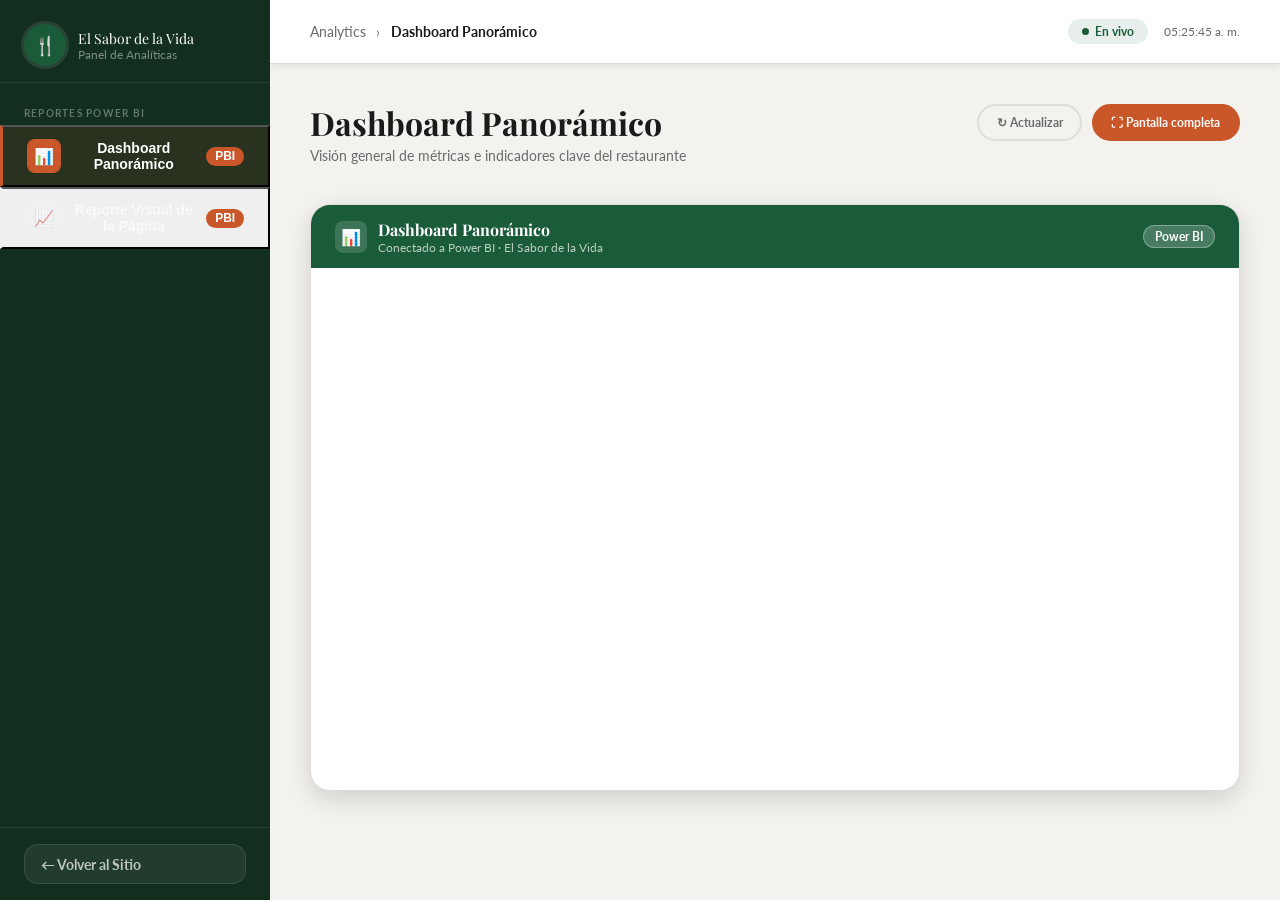
==== el_sabor_de_la_vida/analytics.html @ a1c30a73 "Implementacion de dashbord html y boton flotante" ====
<!DOCTYPE html>
<html lang="es">
<head>
  <meta charset="UTF-8" />
  <meta name="viewport" content="width=device-width, initial-scale=1.0" />
  <title>Analytics – El Sabor de la Vida</title>

  <link rel="preconnect" href="https://fonts.googleapis.com" />
  <link
    href="https://fonts.googleapis.com/css2?family=Playfair+Display:ital,wght@0,600;0,700;1,600&family=Lato:wght@300;400;700&display=swap"
    rel="stylesheet"
  />

  <style>
    /* ─── Tokens de diseño (heredados del sitio principal) ─── */
    :root {
      --c-verde:       #1a5c3a;
      --c-verde-h:     #2a7a50;
      --c-verde-dark:  #133f28;
      --c-naranja:     #c9572a;
      --c-naranja-h:   #e06630;
      --c-crema:       #f0ede6;
      --c-blanco:      #ffffff;
      --c-negro:       #1a1a1a;
      --c-gris:        #6b6b6b;
      --c-gris-claro:  #e0ddd8;
      --c-sidebar-bg:  #112e1e;

      --f-display: 'Playfair Display', Georgia, serif;
      --f-body:    'Lato', Helvetica, sans-serif;

      --fs-xs:   0.75rem;
      --fs-sm:   0.875rem;
      --fs-base: 1rem;
      --fs-lg:   1.25rem;
      --fs-xl:   1.5rem;
      --fs-2xl:  2rem;

      --sp-xs: 0.5rem;
      --sp-sm: 1rem;
      --sp-md: 1.5rem;
      --sp-lg: 2.5rem;

      --r-sm:  8px;
      --r-md:  14px;
      --r-lg:  20px;
      --r-pill: 9999px;

      --sh-sm: 0 2px 8px rgba(0,0,0,.08);
      --sh-md: 0 8px 24px rgba(0,0,0,.14);
      --sh-lg: 0 16px 48px rgba(0,0,0,.22);

      --sidebar-w: 270px;
      --topbar-h:  64px;
      --t: 0.25s ease;
    }

    /* ─── Reset ─── */
    *, *::before, *::after { box-sizing: border-box; margin: 0; padding: 0; }
    html { font-size: 16px; }
    body {
      font-family: var(--f-body);
      background: #f4f2ee;
      color: var(--c-negro);
      display: flex;
      min-height: 100vh;
      overflow-x: hidden;
    }
    a { text-decoration: none; color: inherit; }

    /* ══════════════════════════════════════════════
       SIDEBAR
    ══════════════════════════════════════════════ */
    .sidebar {
      position: fixed;
      top: 0; left: 0;
      width: var(--sidebar-w);
      height: 100vh;
      background: var(--c-sidebar-bg);
      display: flex;
      flex-direction: column;
      z-index: 200;
      transition: transform var(--t);
      overflow-y: auto;
    }

    /* Marca */
    .sidebar__brand {
      display: flex;
      align-items: center;
      gap: .75rem;
      padding: var(--sp-md) var(--sp-md) var(--sp-sm);
      border-bottom: 1px solid rgba(255,255,255,.08);
    }
    .sidebar__brand-icon {
      width: 42px; height: 42px;
      background: var(--c-verde);
      border-radius: 50%;
      display: grid; place-items: center;
      font-size: 1.15rem;
      flex-shrink: 0;
      box-shadow: 0 0 0 3px rgba(255,255,255,.1);
    }
    .sidebar__brand-name {
      font-family: var(--f-display);
      font-size: var(--fs-sm);
      color: var(--c-blanco);
      line-height: 1.25;
    }
    .sidebar__brand-sub {
      font-size: var(--fs-xs);
      color: rgba(255,255,255,.45);
      display: block;
      font-family: var(--f-body);
      font-weight: 400;
    }

    /* Sección label */
    .sidebar__section-label {
      font-size: 0.65rem;
      font-weight: 700;
      letter-spacing: .12em;
      text-transform: uppercase;
      color: rgba(255,255,255,.35);
      padding: var(--sp-md) var(--sp-md) .4rem;
    }

    /* Items de navegación */
    .sidebar__nav { flex: 1; padding-bottom: var(--sp-md); }

    .sidebar__item {
      display: flex;
      align-items: center;
      gap: .8rem;
      padding: .75rem var(--sp-md);
      color: rgba(255,255,255,.65);
      font-size: var(--fs-sm);
      font-weight: 700;
      cursor: pointer;
      border-left: 3px solid transparent;
      transition: all var(--t);
      position: relative;
    }
    .sidebar__item:hover {
      background: rgba(255,255,255,.05);
      color: var(--c-blanco);
    }
    .sidebar__item--activo {
      background: rgba(201,87,42,.12);
      color: var(--c-blanco);
      border-left-color: var(--c-naranja);
    }
    .sidebar__item-icon {
      width: 34px; height: 34px;
      background: rgba(255,255,255,.06);
      border-radius: var(--r-sm);
      display: grid; place-items: center;
      font-size: 1rem;
      flex-shrink: 0;
      transition: background var(--t);
    }
    .sidebar__item--activo .sidebar__item-icon {
      background: var(--c-naranja);
    }
    .sidebar__item-badge {
      margin-left: auto;
      font-size: var(--fs-xs);
      background: var(--c-naranja);
      color: var(--c-blanco);
      padding: .15rem .55rem;
      border-radius: var(--r-pill);
      font-weight: 700;
    }

    /* Volver al sitio */
    .sidebar__footer {
      padding: var(--sp-sm) var(--sp-md);
      border-top: 1px solid rgba(255,255,255,.08);
    }
    .sidebar__back-btn {
      display: flex;
      align-items: center;
      gap: .6rem;
      width: 100%;
      padding: .65rem var(--sp-sm);
      background: rgba(255,255,255,.07);
      border: 1px solid rgba(255,255,255,.1);
      border-radius: var(--r-md);
      color: rgba(255,255,255,.7);
      font-family: var(--f-body);
      font-size: var(--fs-sm);
      font-weight: 700;
      cursor: pointer;
      transition: all var(--t);
    }
    .sidebar__back-btn:hover {
      background: rgba(255,255,255,.13);
      color: var(--c-blanco);
    }

    /* ══════════════════════════════════════════════
       TOPBAR
    ══════════════════════════════════════════════ */
    .topbar {
      position: fixed;
      top: 0;
      left: var(--sidebar-w);
      right: 0;
      height: var(--topbar-h);
      background: var(--c-blanco);
      border-bottom: 1px solid var(--c-gris-claro);
      display: flex;
      align-items: center;
      justify-content: space-between;
      padding: 0 var(--sp-lg);
      z-index: 100;
      box-shadow: var(--sh-sm);
    }
    .topbar__left {
      display: flex;
      align-items: center;
      gap: .75rem;
    }
    .topbar__menu-btn {
      display: none;
      background: none;
      border: none;
      cursor: pointer;
      padding: .3rem;
      color: var(--c-gris);
      font-size: 1.4rem;
    }
    .topbar__breadcrumb {
      font-size: var(--fs-sm);
      color: var(--c-gris);
    }
    .topbar__breadcrumb strong {
      color: var(--c-negro);
      font-weight: 700;
    }
    .topbar__breadcrumb span { margin: 0 .4rem; }
    .topbar__right {
      display: flex;
      align-items: center;
      gap: var(--sp-sm);
    }
    .topbar__chip {
      display: inline-flex;
      align-items: center;
      gap: .4rem;
      padding: .3rem .85rem;
      border-radius: var(--r-pill);
      font-size: var(--fs-xs);
      font-weight: 700;
    }
    .topbar__chip--live {
      background: rgba(26,92,58,.1);
      color: var(--c-verde);
    }
    .topbar__chip--live::before {
      content: '';
      width: 7px; height: 7px;
      background: var(--c-verde);
      border-radius: 50%;
      animation: pulso 1.6s infinite;
    }
    @keyframes pulso {
      0%, 100% { opacity: 1; transform: scale(1); }
      50%       { opacity: .5; transform: scale(.7); }
    }
    .topbar__time {
      font-size: var(--fs-xs);
      color: var(--c-gris);
    }

    /* ══════════════════════════════════════════════
       CONTENIDO PRINCIPAL
    ══════════════════════════════════════════════ */
    .main {
      margin-left: var(--sidebar-w);
      margin-top: var(--topbar-h);
      flex: 1;
      padding: var(--sp-lg);
      min-height: calc(100vh - var(--topbar-h));
    }

    /* ─── Encabezado de vista ─── */
    .view-header {
      display: flex;
      align-items: flex-start;
      justify-content: space-between;
      flex-wrap: wrap;
      gap: var(--sp-sm);
      margin-bottom: var(--sp-lg);
    }
    .view-header__title {
      font-family: var(--f-display);
      font-size: var(--fs-2xl);
      color: var(--c-negro);
      line-height: 1.2;
    }
    .view-header__subtitle {
      font-size: var(--fs-sm);
      color: var(--c-gris);
      margin-top: .3rem;
    }
    .view-header__actions {
      display: flex;
      gap: .6rem;
      flex-wrap: wrap;
      align-items: center;
    }
    .btn-accion {
      display: inline-flex;
      align-items: center;
      gap: .4rem;
      padding: .55rem 1.1rem;
      border-radius: var(--r-pill);
      font-family: var(--f-body);
      font-size: var(--fs-xs);
      font-weight: 700;
      cursor: pointer;
      border: 2px solid transparent;
      transition: all var(--t);
    }
    .btn-accion--primario {
      background: var(--c-naranja);
      color: var(--c-blanco);
      border-color: var(--c-naranja);
    }
    .btn-accion--primario:hover {
      background: var(--c-naranja-h);
      transform: translateY(-1px);
      box-shadow: var(--sh-sm);
    }
    .btn-accion--outline {
      background: transparent;
      color: var(--c-gris);
      border-color: var(--c-gris-claro);
    }
    .btn-accion--outline:hover {
      border-color: var(--c-verde);
      color: var(--c-verde);
    }

    /* ─── Separador de sección ─── */
    .section-divider {
      display: none;
    }

    /* ─── Iframe de Power BI ─── */
    .pbi-wrapper {
      background: var(--c-blanco);
      border-radius: var(--r-lg);
      box-shadow: var(--sh-md);
      overflow: hidden;
      border: 1px solid var(--c-gris-claro);
    }

    /* Barra superior del iframe */
    .pbi-wrapper__bar {
      display: flex;
      align-items: center;
      justify-content: space-between;
      padding: .85rem var(--sp-md);
      background: var(--c-verde);
      color: var(--c-blanco);
    }
    .pbi-wrapper__bar-left {
      display: flex;
      align-items: center;
      gap: .7rem;
    }
    .pbi-wrapper__bar-icon {
      width: 32px; height: 32px;
      background: rgba(255,255,255,.15);
      border-radius: var(--r-sm);
      display: grid; place-items: center;
      font-size: 1rem;
    }
    .pbi-wrapper__bar-title {
      font-family: var(--f-display);
      font-size: var(--fs-base);
      font-weight: 700;
    }
    .pbi-wrapper__bar-sub {
      font-size: var(--fs-xs);
      opacity: .7;
      display: block;
    }
    .pbi-wrapper__bar-badge {
      font-size: var(--fs-xs);
      background: rgba(255,255,255,.2);
      border: 1px solid rgba(255,255,255,.3);
      padding: .2rem .65rem;
      border-radius: var(--r-pill);
      font-weight: 700;
    }

    /* Loading state */
    .pbi-loading {
      display: flex;
      flex-direction: column;
      align-items: center;
      justify-content: center;
      gap: var(--sp-sm);
      padding: var(--sp-lg);
      background: #f8f6f2;
    }
    .pbi-loading__spinner {
      width: 44px; height: 44px;
      border: 4px solid var(--c-gris-claro);
      border-top-color: var(--c-verde);
      border-radius: 50%;
      animation: girar .9s linear infinite;
    }
    @keyframes girar { to { transform: rotate(360deg); } }
    .pbi-loading__text {
      font-size: var(--fs-sm);
      color: var(--c-gris);
    }

    /* Iframe real */
    .pbi-frame-container {
      position: relative;
      width: 100%;
      padding-top: 56.25%;
    }
    .pbi-frame-container iframe {
      position: absolute;
      top: 0; left: 0;
      width: 100%; height: 100%;
      border: none;
    }

    /* ─── Vistas ocultas ─── */
    .view { display: none; }
    .view--activa { display: block; }

    /* ══════════════════════════════════════════════
       OVERLAY (móvil)
    ══════════════════════════════════════════════ */
    .overlay {
      display: none;
      position: fixed;
      inset: 0;
      background: rgba(0,0,0,.45);
      z-index: 150;
    }
    .overlay--visible { display: block; }

    /* ══════════════════════════════════════════════
       RESPONSIVE
    ══════════════════════════════════════════════ */
    @media (max-width: 900px) {
      .sidebar {
        transform: translateX(calc(-1 * var(--sidebar-w)));
      }
      .sidebar--abierto {
        transform: translateX(0);
        box-shadow: var(--sh-lg);
      }
      .topbar {
        left: 0;
      }
      .topbar__menu-btn { display: block; }
      .main { margin-left: 0; }
    }

    @media (max-width: 600px) {
      .main { padding: var(--sp-sm); }
      .topbar { padding: 0 var(--sp-sm); }
      .view-header { flex-direction: column; }
      .view-header__actions { width: 100%; }
    }
  </style>
</head>
<body>

  <!-- ══════════════════════════════════════════════
       SIDEBAR
  ══════════════════════════════════════════════ -->
  <aside class="sidebar" id="sidebar" role="navigation" aria-label="Menú de analytics">

    <!-- Marca -->
    <div class="sidebar__brand">
      <div class="sidebar__brand-icon" aria-hidden="true">🍴</div>
      <div>
        <span class="sidebar__brand-name">El Sabor de la Vida</span>
        <span class="sidebar__brand-sub">Panel de Analíticas</span>
      </div>
    </div>

    <!-- Navegación principal -->
    <nav class="sidebar__nav" aria-label="Secciones del panel">

      <p class="sidebar__section-label">Reportes Power BI</p>

      <!-- Dashboard panorámico -->
      <button
        class="sidebar__item sidebar__item--activo"
        id="nav-dashboard"
        onclick="cambiarVista('dashboard')"
        aria-current="page"
        aria-label="Dashboard panorámico"
      >
        <span class="sidebar__item-icon" aria-hidden="true">📊</span>
        Dashboard Panorámico
        <span class="sidebar__item-badge">PBI</span>
      </button>

      <!-- Reporte visual -->
      <button
        class="sidebar__item"
        id="nav-reporte"
        onclick="cambiarVista('reporte')"
        aria-label="Reporte de información visual de la página"
      >
        <span class="sidebar__item-icon" aria-hidden="true">📈</span>
        Reporte Visual de la Página
        <span class="sidebar__item-badge">PBI</span>
      </button>

    </nav>

    <!-- Volver al sitio -->
    <div class="sidebar__footer">
      <button
        class="sidebar__back-btn"
        onclick="window.location.href='index.html'"
        aria-label="Volver al sitio principal"
      >
        ← Volver al Sitio
      </button>
    </div>

  </aside>

  <!-- Overlay móvil -->
  <div class="overlay" id="overlay" onclick="cerrarSidebar()"></div>

  <!-- ══════════════════════════════════════════════
       TOPBAR
  ══════════════════════════════════════════════ -->
  <header class="topbar" role="banner">
    <div class="topbar__left">
      <button class="topbar__menu-btn" id="menuBtn" onclick="toggleSidebar()" aria-label="Abrir menú">☰</button>
      <div class="topbar__breadcrumb" id="breadcrumb" aria-label="Ruta de navegación">
        Analytics <span aria-hidden="true">›</span> <strong id="breadcrumb-seccion">Dashboard Panorámico</strong>
      </div>
    </div>
    <div class="topbar__right">
      <span class="topbar__chip topbar__chip--live">En vivo</span>
      <span class="topbar__time" id="reloj" aria-live="off"></span>
    </div>
  </header>

  <!-- ══════════════════════════════════════════════
       MAIN CONTENT
  ══════════════════════════════════════════════ -->
  <main class="main" role="main">

    <!-- ─── VISTA 1: Dashboard Panorámico ─── -->
    <section class="view view--activa" id="view-dashboard" aria-label="Dashboard Panorámico">

      <div class="view-header">
        <div>
          <h1 class="view-header__title">Dashboard Panorámico</h1>
          <p class="view-header__subtitle">Visión general de métricas e indicadores clave del restaurante</p>
        </div>
        <div class="view-header__actions">
          <button class="btn-accion btn-accion--outline" onclick="recargarFrame('frame-dashboard')" aria-label="Actualizar dashboard">
            ↻ Actualizar
          </button>
          <button class="btn-accion btn-accion--primario" onclick="pantallaCompleta('frame-dashboard')" aria-label="Ver en pantalla completa">
            ⛶ Pantalla completa
          </button>
        </div>
      </div>

      <div class="pbi-wrapper">
        <div class="pbi-wrapper__bar">
          <div class="pbi-wrapper__bar-left">
            <div class="pbi-wrapper__bar-icon" aria-hidden="true">📊</div>
            <div>
              <span class="pbi-wrapper__bar-title">Dashboard Panorámico</span>
              <span class="pbi-wrapper__bar-sub">Conectado a Power BI · El Sabor de la Vida</span>
            </div>
          </div>
          <span class="pbi-wrapper__bar-badge">Power BI</span>
        </div>

        <div class="pbi-frame-container">
          <iframe
            id="frame-dashboard"
            title="Dashboard Panorámico – El Sabor de la Vida"
            src="https://app.powerbi.com/view?r=eyJrIjoiMDgzZDdjMzgtZjY4OS00YjVhLWE1ODktOTQ5ZWU1YjJmMWQxIiwidCI6ImU0NzY0NmZlLWRhMjctNDUxOC04NDM2LTVmOGIxNThiYTEyNyIsImMiOjR9"
            allowfullscreen="true"
            loading="lazy"
          ></iframe>
        </div>
      </div>

    </section>

    <!-- ─── VISTA 2: Reporte Visual de la Página ─── -->
    <section class="view" id="view-reporte" aria-label="Reporte de Información Visual de la Página">

      <div class="view-header">
        <div>
          <h1 class="view-header__title">Reporte Visual de la Página</h1>
          <p class="view-header__subtitle">Análisis de comportamiento e información visual del sitio web</p>
        </div>
        <div class="view-header__actions">
          <button class="btn-accion btn-accion--outline" onclick="recargarFrame('frame-reporte')" aria-label="Actualizar reporte">
            ↻ Actualizar
          </button>
          <button class="btn-accion btn-accion--primario" onclick="pantallaCompleta('frame-reporte')" aria-label="Ver en pantalla completa">
            ⛶ Pantalla completa
          </button>
        </div>
      </div>

      <div class="pbi-wrapper">
        <div class="pbi-wrapper__bar">
          <div class="pbi-wrapper__bar-left">
            <div class="pbi-wrapper__bar-icon" aria-hidden="true">📈</div>
            <div>
              <span class="pbi-wrapper__bar-title">Reporte de Información Visual</span>
              <span class="pbi-wrapper__bar-sub">Conectado a Power BI · El Sabor de la Vida</span>
            </div>
          </div>
          <span class="pbi-wrapper__bar-badge">Power BI</span>
        </div>

        <div class="pbi-frame-container">
          <iframe
            id="frame-reporte"
            title="Reporte de Información Visual – El Sabor de la Vida"
            src="https://app.powerbi.com/view?r=eyJrIjoiMDgzZDdjMzgtZjY4OS00YjVhLWE1ODktOTQ5ZWU1YjJmMWQxIiwidCI6ImU0NzY0NmZlLWRhMjctNDUxOC04NDM2LTVmOGIxNThiYTEyNyIsImMiOjR9"
            allowfullscreen="true"
            loading="lazy"
          ></iframe>
        </div>
      </div>

    </section>

  </main>

  <!-- ══════════════════════════════════════════════
       JAVASCRIPT
  ══════════════════════════════════════════════ -->
  <script>
    /* ─── Cambiar de vista ─── */
    const VISTAS = {
      dashboard: { nav: 'nav-dashboard', view: 'view-dashboard', titulo: 'Dashboard Panorámico' },
      reporte:   { nav: 'nav-reporte',   view: 'view-reporte',   titulo: 'Reporte Visual de la Página' }
    };

    let vistaActual = 'dashboard';

    function cambiarVista(id) {
      if (id === vistaActual) { cerrarSidebar(); return; }

      /* Desactivar anterior */
      const ant = VISTAS[vistaActual];
      document.getElementById(ant.nav).classList.remove('sidebar__item--activo');
      document.getElementById(ant.nav).removeAttribute('aria-current');
      document.getElementById(ant.view).classList.remove('view--activa');

      /* Activar nueva */
      const nueva = VISTAS[id];
      document.getElementById(nueva.nav).classList.add('sidebar__item--activo');
      document.getElementById(nueva.nav).setAttribute('aria-current', 'page');
      document.getElementById(nueva.view).classList.add('view--activa');
      document.getElementById('breadcrumb-seccion').textContent = nueva.titulo;

      vistaActual = id;
      cerrarSidebar();

      /* Scroll al inicio del contenido */
      window.scrollTo({ top: 0, behavior: 'smooth' });
    }

    /* ─── Sidebar móvil ─── */
    function toggleSidebar() {
      const sb = document.getElementById('sidebar');
      const ov = document.getElementById('overlay');
      const abierto = sb.classList.toggle('sidebar--abierto');
      ov.classList.toggle('overlay--visible', abierto);
      document.getElementById('menuBtn').setAttribute('aria-expanded', abierto);
    }

    function cerrarSidebar() {
      document.getElementById('sidebar').classList.remove('sidebar--abierto');
      document.getElementById('overlay').classList.remove('overlay--visible');
      document.getElementById('menuBtn').setAttribute('aria-expanded', 'false');
    }

    /* ─── Recargar iframe ─── */
    function recargarFrame(frameId) {
      const frame = document.getElementById(frameId);
      const src = frame.src;
      frame.src = '';
      setTimeout(() => { frame.src = src; }, 150);
    }

    /* ─── Pantalla completa del iframe ─── */
    function pantallaCompleta(frameId) {
      const frame = document.getElementById(frameId);
      if (frame.requestFullscreen) frame.requestFullscreen();
      else if (frame.webkitRequestFullscreen) frame.webkitRequestFullscreen();
      else if (frame.mozRequestFullScreen) frame.mozRequestFullScreen();
    }

    /* ─── Reloj en tiempo real ─── */
    function actualizarReloj() {
      const ahora = new Date();
      const opciones = { hour: '2-digit', minute: '2-digit', second: '2-digit' };
      document.getElementById('reloj').textContent = ahora.toLocaleTimeString('es-NI', opciones);
    }
    actualizarReloj();
    setInterval(actualizarReloj, 1000);

    /* ─── Cerrar sidebar al presionar Escape ─── */
    document.addEventListener('keydown', (e) => {
      if (e.key === 'Escape') cerrarSidebar();
    });
  </script>

</body>
</html>
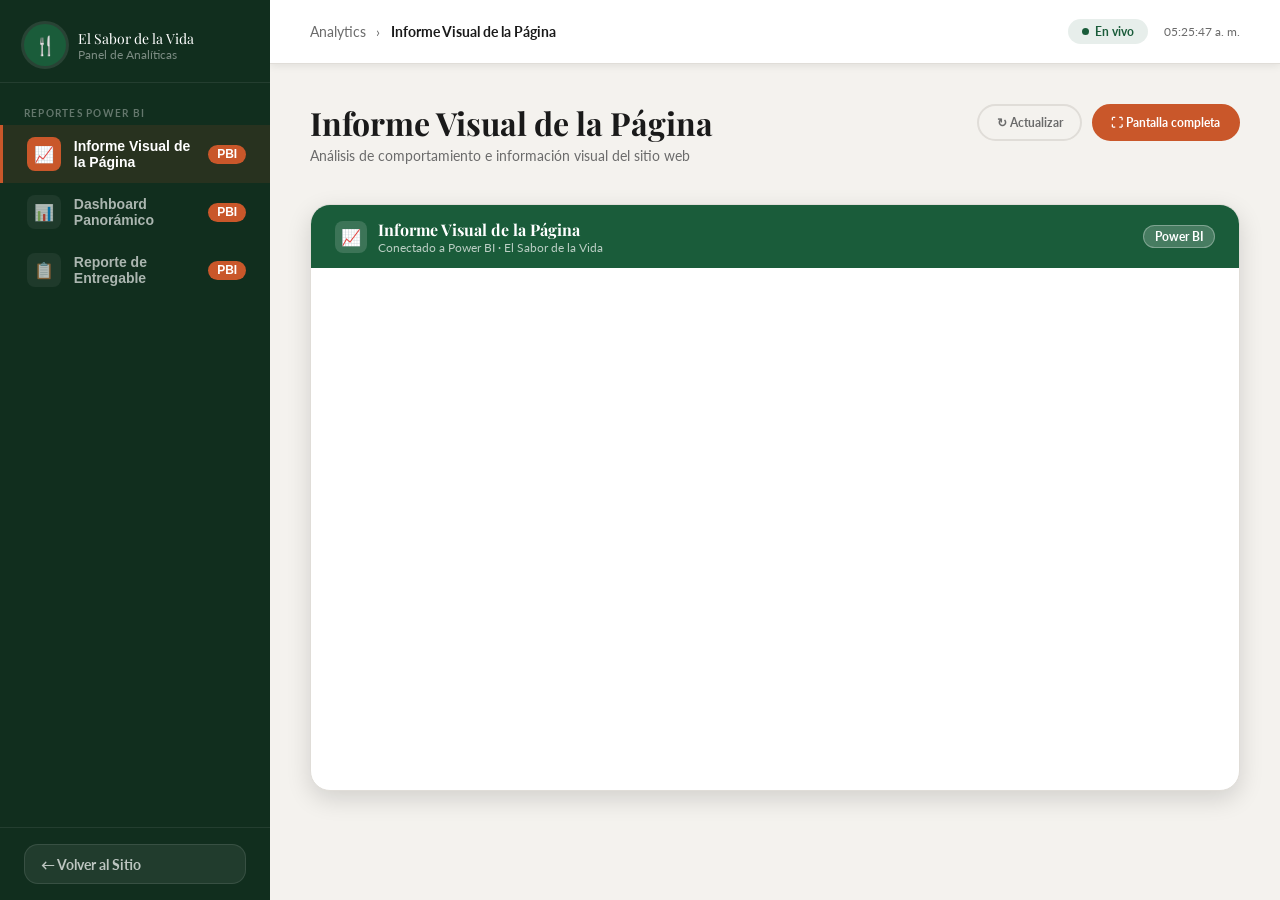
==== commit da10aed9: "eeee" ====
--- a/el_sabor_de_la_vida/analytics.html
+++ b/el_sabor_de_la_vida/analytics.html
@@ -12,11 +12,9 @@
   />
 
   <style>
-    /* ─── Tokens de diseño (heredados del sitio principal) ─── */
     :root {
       --c-verde:       #1a5c3a;
       --c-verde-h:     #2a7a50;
-      --c-verde-dark:  #133f28;
       --c-naranja:     #c9572a;
       --c-naranja-h:   #e06630;
       --c-crema:       #f0ede6;
@@ -25,37 +23,29 @@
       --c-gris:        #6b6b6b;
       --c-gris-claro:  #e0ddd8;
       --c-sidebar-bg:  #112e1e;
-
       --f-display: 'Playfair Display', Georgia, serif;
       --f-body:    'Lato', Helvetica, sans-serif;
-
       --fs-xs:   0.75rem;
       --fs-sm:   0.875rem;
       --fs-base: 1rem;
       --fs-lg:   1.25rem;
-      --fs-xl:   1.5rem;
       --fs-2xl:  2rem;
-
       --sp-xs: 0.5rem;
       --sp-sm: 1rem;
       --sp-md: 1.5rem;
       --sp-lg: 2.5rem;
-
       --r-sm:  8px;
       --r-md:  14px;
       --r-lg:  20px;
       --r-pill: 9999px;
-
       --sh-sm: 0 2px 8px rgba(0,0,0,.08);
       --sh-md: 0 8px 24px rgba(0,0,0,.14);
       --sh-lg: 0 16px 48px rgba(0,0,0,.22);
-
       --sidebar-w: 270px;
       --topbar-h:  64px;
       --t: 0.25s ease;
     }
 
-    /* ─── Reset ─── */
     *, *::before, *::after { box-sizing: border-box; margin: 0; padding: 0; }
     html { font-size: 16px; }
     body {
@@ -68,9 +58,7 @@
     }
     a { text-decoration: none; color: inherit; }
 
-    /* ══════════════════════════════════════════════
-       SIDEBAR
-    ══════════════════════════════════════════════ */
+    /* ── SIDEBAR ── */
     .sidebar {
       position: fixed;
       top: 0; left: 0;
@@ -83,8 +71,6 @@
       transition: transform var(--t);
       overflow-y: auto;
     }
-
-    /* Marca */
     .sidebar__brand {
       display: flex;
       align-items: center;
@@ -114,8 +100,6 @@
       font-family: var(--f-body);
       font-weight: 400;
     }
-
-    /* Sección label */
     .sidebar__section-label {
       font-size: 0.65rem;
       font-weight: 700;
@@ -124,10 +108,7 @@
       color: rgba(255,255,255,.35);
       padding: var(--sp-md) var(--sp-md) .4rem;
     }
-
-    /* Items de navegación */
     .sidebar__nav { flex: 1; padding-bottom: var(--sp-md); }
-
     .sidebar__item {
       display: flex;
       align-items: center;
@@ -137,9 +118,12 @@
       font-size: var(--fs-sm);
       font-weight: 700;
       cursor: pointer;
+      border: none;
       border-left: 3px solid transparent;
+      background: none;
+      width: 100%;
+      text-align: left;
       transition: all var(--t);
-      position: relative;
     }
     .sidebar__item:hover {
       background: rgba(255,255,255,.05);
@@ -171,8 +155,6 @@
       border-radius: var(--r-pill);
       font-weight: 700;
     }
-
-    /* Volver al sitio */
     .sidebar__footer {
       padding: var(--sp-sm) var(--sp-md);
       border-top: 1px solid rgba(255,255,255,.08);
@@ -198,9 +180,7 @@
       color: var(--c-blanco);
     }
 
-    /* ══════════════════════════════════════════════
-       TOPBAR
-    ══════════════════════════════════════════════ */
+    /* ── TOPBAR ── */
     .topbar {
       position: fixed;
       top: 0;
@@ -216,11 +196,7 @@
       z-index: 100;
       box-shadow: var(--sh-sm);
     }
-    .topbar__left {
-      display: flex;
-      align-items: center;
-      gap: .75rem;
-    }
+    .topbar__left { display: flex; align-items: center; gap: .75rem; }
     .topbar__menu-btn {
       display: none;
       background: none;
@@ -230,20 +206,10 @@
       color: var(--c-gris);
       font-size: 1.4rem;
     }
-    .topbar__breadcrumb {
-      font-size: var(--fs-sm);
-      color: var(--c-gris);
-    }
-    .topbar__breadcrumb strong {
-      color: var(--c-negro);
-      font-weight: 700;
-    }
+    .topbar__breadcrumb { font-size: var(--fs-sm); color: var(--c-gris); }
+    .topbar__breadcrumb strong { color: var(--c-negro); font-weight: 700; }
     .topbar__breadcrumb span { margin: 0 .4rem; }
-    .topbar__right {
-      display: flex;
-      align-items: center;
-      gap: var(--sp-sm);
-    }
+    .topbar__right { display: flex; align-items: center; gap: var(--sp-sm); }
     .topbar__chip {
       display: inline-flex;
       align-items: center;
@@ -253,10 +219,7 @@
       font-size: var(--fs-xs);
       font-weight: 700;
     }
-    .topbar__chip--live {
-      background: rgba(26,92,58,.1);
-      color: var(--c-verde);
-    }
+    .topbar__chip--live { background: rgba(26,92,58,.1); color: var(--c-verde); }
     .topbar__chip--live::before {
       content: '';
       width: 7px; height: 7px;
@@ -268,14 +231,9 @@
       0%, 100% { opacity: 1; transform: scale(1); }
       50%       { opacity: .5; transform: scale(.7); }
     }
-    .topbar__time {
-      font-size: var(--fs-xs);
-      color: var(--c-gris);
-    }
-
-    /* ══════════════════════════════════════════════
-       CONTENIDO PRINCIPAL
-    ══════════════════════════════════════════════ */
+    .topbar__time { font-size: var(--fs-xs); color: var(--c-gris); }
+
+    /* ── MAIN ── */
     .main {
       margin-left: var(--sidebar-w);
       margin-top: var(--topbar-h);
@@ -283,8 +241,6 @@
       padding: var(--sp-lg);
       min-height: calc(100vh - var(--topbar-h));
     }
-
-    /* ─── Encabezado de vista ─── */
     .view-header {
       display: flex;
       align-items: flex-start;
@@ -299,17 +255,8 @@
       color: var(--c-negro);
       line-height: 1.2;
     }
-    .view-header__subtitle {
-      font-size: var(--fs-sm);
-      color: var(--c-gris);
-      margin-top: .3rem;
-    }
-    .view-header__actions {
-      display: flex;
-      gap: .6rem;
-      flex-wrap: wrap;
-      align-items: center;
-    }
+    .view-header__subtitle { font-size: var(--fs-sm); color: var(--c-gris); margin-top: .3rem; }
+    .view-header__actions { display: flex; gap: .6rem; flex-wrap: wrap; align-items: center; }
     .btn-accion {
       display: inline-flex;
       align-items: center;
@@ -323,32 +270,12 @@
       border: 2px solid transparent;
       transition: all var(--t);
     }
-    .btn-accion--primario {
-      background: var(--c-naranja);
-      color: var(--c-blanco);
-      border-color: var(--c-naranja);
-    }
-    .btn-accion--primario:hover {
-      background: var(--c-naranja-h);
-      transform: translateY(-1px);
-      box-shadow: var(--sh-sm);
-    }
-    .btn-accion--outline {
-      background: transparent;
-      color: var(--c-gris);
-      border-color: var(--c-gris-claro);
-    }
-    .btn-accion--outline:hover {
-      border-color: var(--c-verde);
-      color: var(--c-verde);
-    }
-
-    /* ─── Separador de sección ─── */
-    .section-divider {
-      display: none;
-    }
-
-    /* ─── Iframe de Power BI ─── */
+    .btn-accion--primario { background: var(--c-naranja); color: var(--c-blanco); border-color: var(--c-naranja); }
+    .btn-accion--primario:hover { background: var(--c-naranja-h); transform: translateY(-1px); box-shadow: var(--sh-sm); }
+    .btn-accion--outline { background: transparent; color: var(--c-gris); border-color: var(--c-gris-claro); }
+    .btn-accion--outline:hover { border-color: var(--c-verde); color: var(--c-verde); }
+
+    /* ── Power BI wrapper ── */
     .pbi-wrapper {
       background: var(--c-blanco);
       border-radius: var(--r-lg);
@@ -356,8 +283,6 @@
       overflow: hidden;
       border: 1px solid var(--c-gris-claro);
     }
-
-    /* Barra superior del iframe */
     .pbi-wrapper__bar {
       display: flex;
       align-items: center;
@@ -366,11 +291,7 @@
       background: var(--c-verde);
       color: var(--c-blanco);
     }
-    .pbi-wrapper__bar-left {
-      display: flex;
-      align-items: center;
-      gap: .7rem;
-    }
+    .pbi-wrapper__bar-left { display: flex; align-items: center; gap: .7rem; }
     .pbi-wrapper__bar-icon {
       width: 32px; height: 32px;
       background: rgba(255,255,255,.15);
@@ -378,16 +299,8 @@
       display: grid; place-items: center;
       font-size: 1rem;
     }
-    .pbi-wrapper__bar-title {
-      font-family: var(--f-display);
-      font-size: var(--fs-base);
-      font-weight: 700;
-    }
-    .pbi-wrapper__bar-sub {
-      font-size: var(--fs-xs);
-      opacity: .7;
-      display: block;
-    }
+    .pbi-wrapper__bar-title { font-family: var(--f-display); font-size: var(--fs-base); font-weight: 700; }
+    .pbi-wrapper__bar-sub { font-size: var(--fs-xs); opacity: .7; display: block; }
     .pbi-wrapper__bar-badge {
       font-size: var(--fs-xs);
       background: rgba(255,255,255,.2);
@@ -396,36 +309,7 @@
       border-radius: var(--r-pill);
       font-weight: 700;
     }
-
-    /* Loading state */
-    .pbi-loading {
-      display: flex;
-      flex-direction: column;
-      align-items: center;
-      justify-content: center;
-      gap: var(--sp-sm);
-      padding: var(--sp-lg);
-      background: #f8f6f2;
-    }
-    .pbi-loading__spinner {
-      width: 44px; height: 44px;
-      border: 4px solid var(--c-gris-claro);
-      border-top-color: var(--c-verde);
-      border-radius: 50%;
-      animation: girar .9s linear infinite;
-    }
-    @keyframes girar { to { transform: rotate(360deg); } }
-    .pbi-loading__text {
-      font-size: var(--fs-sm);
-      color: var(--c-gris);
-    }
-
-    /* Iframe real */
-    .pbi-frame-container {
-      position: relative;
-      width: 100%;
-      padding-top: 56.25%;
-    }
+    .pbi-frame-container { position: relative; width: 100%; padding-top: 56.25%; }
     .pbi-frame-container iframe {
       position: absolute;
       top: 0; left: 0;
@@ -433,13 +317,48 @@
       border: none;
     }
 
-    /* ─── Vistas ocultas ─── */
+    /* ── Placeholder (Dashboard pendiente) ── */
+    .pbi-placeholder {
+      display: flex;
+      flex-direction: column;
+      align-items: center;
+      justify-content: center;
+      gap: 1rem;
+      padding: 4rem 2rem;
+      background: #f8f6f2;
+      text-align: center;
+    }
+    .pbi-placeholder__icon {
+      width: 72px; height: 72px;
+      background: rgba(26,92,58,.08);
+      border-radius: 50%;
+      display: grid; place-items: center;
+      font-size: 2rem;
+    }
+    .pbi-placeholder__title {
+      font-family: var(--f-display);
+      font-size: 1.25rem;
+      color: var(--c-negro);
+      font-weight: 700;
+    }
+    .pbi-placeholder__desc {
+      font-size: .875rem;
+      color: var(--c-gris);
+      max-width: 380px;
+      line-height: 1.6;
+    }
+    .pbi-placeholder__tag {
+      display: inline-flex; align-items: center; gap: .4rem;
+      padding: .35rem 1rem; border-radius: var(--r-pill);
+      background: rgba(201,87,42,.1); color: var(--c-naranja);
+      font-size: .75rem; font-weight: 700;
+    }
+
+    /* ── Views ── */
     .view { display: none; }
     .view--activa { display: block; }
 
-    /* ══════════════════════════════════════════════
-       OVERLAY (móvil)
-    ══════════════════════════════════════════════ */
+    /* ── Overlay móvil ── */
     .overlay {
       display: none;
       position: fixed;
@@ -449,24 +368,14 @@
     }
     .overlay--visible { display: block; }
 
-    /* ══════════════════════════════════════════════
-       RESPONSIVE
-    ══════════════════════════════════════════════ */
+    /* ── Responsive ── */
     @media (max-width: 900px) {
-      .sidebar {
-        transform: translateX(calc(-1 * var(--sidebar-w)));
-      }
-      .sidebar--abierto {
-        transform: translateX(0);
-        box-shadow: var(--sh-lg);
-      }
-      .topbar {
-        left: 0;
-      }
+      .sidebar { transform: translateX(calc(-1 * var(--sidebar-w))); }
+      .sidebar--abierto { transform: translateX(0); box-shadow: var(--sh-lg); }
+      .topbar { left: 0; }
       .topbar__menu-btn { display: block; }
       .main { margin-left: 0; }
     }
-
     @media (max-width: 600px) {
       .main { padding: var(--sp-sm); }
       .topbar { padding: 0 var(--sp-sm); }
@@ -477,12 +386,9 @@
 </head>
 <body>
 
-  <!-- ══════════════════════════════════════════════
-       SIDEBAR
-  ══════════════════════════════════════════════ -->
+  <!-- SIDEBAR -->
   <aside class="sidebar" id="sidebar" role="navigation" aria-label="Menú de analytics">
 
-    <!-- Marca -->
     <div class="sidebar__brand">
       <div class="sidebar__brand-icon" aria-hidden="true">🍴</div>
       <div>
@@ -491,39 +397,49 @@
       </div>
     </div>
 
-    <!-- Navegación principal -->
     <nav class="sidebar__nav" aria-label="Secciones del panel">
 
       <p class="sidebar__section-label">Reportes Power BI</p>
 
-      <!-- Dashboard panorámico -->
+      <!-- 1. Informe Visual de la Página -->
       <button
         class="sidebar__item sidebar__item--activo"
+        id="nav-informe"
+        onclick="cambiarVista('informe')"
+        aria-current="page"
+        aria-label="Informe visual de la página"
+      >
+        <span class="sidebar__item-icon" aria-hidden="true">📈</span>
+        Informe Visual de la Página
+        <span class="sidebar__item-badge">PBI</span>
+      </button>
+
+      <!-- 2. Dashboard Panorámico -->
+      <button
+        class="sidebar__item"
         id="nav-dashboard"
         onclick="cambiarVista('dashboard')"
-        aria-current="page"
-        aria-label="Dashboard panorámico"
+        aria-label="Dashboard Panorámico"
       >
         <span class="sidebar__item-icon" aria-hidden="true">📊</span>
         Dashboard Panorámico
         <span class="sidebar__item-badge">PBI</span>
       </button>
 
-      <!-- Reporte visual -->
+      <!-- 3. Reporte de Entregable -->
       <button
         class="sidebar__item"
-        id="nav-reporte"
-        onclick="cambiarVista('reporte')"
-        aria-label="Reporte de información visual de la página"
+        id="nav-entregable"
+        onclick="cambiarVista('entregable')"
+        aria-label="Reporte de Entregable"
       >
-        <span class="sidebar__item-icon" aria-hidden="true">📈</span>
-        Reporte Visual de la Página
+        <span class="sidebar__item-icon" aria-hidden="true">📋</span>
+        Reporte de Entregable
         <span class="sidebar__item-badge">PBI</span>
       </button>
 
     </nav>
 
-    <!-- Volver al sitio -->
     <div class="sidebar__footer">
       <button
         class="sidebar__back-btn"
@@ -536,17 +452,14 @@
 
   </aside>
 
-  <!-- Overlay móvil -->
   <div class="overlay" id="overlay" onclick="cerrarSidebar()"></div>
 
-  <!-- ══════════════════════════════════════════════
-       TOPBAR
-  ══════════════════════════════════════════════ -->
+  <!-- TOPBAR -->
   <header class="topbar" role="banner">
     <div class="topbar__left">
       <button class="topbar__menu-btn" id="menuBtn" onclick="toggleSidebar()" aria-label="Abrir menú">☰</button>
       <div class="topbar__breadcrumb" id="breadcrumb" aria-label="Ruta de navegación">
-        Analytics <span aria-hidden="true">›</span> <strong id="breadcrumb-seccion">Dashboard Panorámico</strong>
+        Analytics <span aria-hidden="true">›</span> <strong id="breadcrumb-seccion">Informe Visual de la Página</strong>
       </div>
     </div>
     <div class="topbar__right">
@@ -555,121 +468,132 @@
     </div>
   </header>
 
-  <!-- ══════════════════════════════════════════════
-       MAIN CONTENT
-  ══════════════════════════════════════════════ -->
+  <!-- MAIN -->
   <main class="main" role="main">
 
-    <!-- ─── VISTA 1: Dashboard Panorámico ─── -->
-    <section class="view view--activa" id="view-dashboard" aria-label="Dashboard Panorámico">
-
+    <!-- VISTA 1: Informe Visual de la Página -->
+    <section class="view view--activa" id="view-informe" aria-label="Informe Visual de la Página">
+      <div class="view-header">
+        <div>
+          <h1 class="view-header__title">Informe Visual de la Página</h1>
+          <p class="view-header__subtitle">Análisis de comportamiento e información visual del sitio web</p>
+        </div>
+        <div class="view-header__actions">
+          <button class="btn-accion btn-accion--outline" onclick="recargarFrame('frame-informe')">↻ Actualizar</button>
+          <button class="btn-accion btn-accion--primario" onclick="pantallaCompleta('frame-informe')">⛶ Pantalla completa</button>
+        </div>
+      </div>
+      <div class="pbi-wrapper">
+        <div class="pbi-wrapper__bar">
+          <div class="pbi-wrapper__bar-left">
+            <div class="pbi-wrapper__bar-icon">📈</div>
+            <div>
+              <span class="pbi-wrapper__bar-title">Informe Visual de la Página</span>
+              <span class="pbi-wrapper__bar-sub">Conectado a Power BI · El Sabor de la Vida</span>
+            </div>
+          </div>
+          <span class="pbi-wrapper__bar-badge">Power BI</span>
+        </div>
+        <div class="pbi-frame-container">
+          <iframe
+            id="frame-informe"
+            title="Informe Visual de la Página"
+            src="https://app.powerbi.com/view?r=eyJrIjoiMDgzZDdjMzgtZjY4OS00YjVhLWE1ODktOTQ5ZWU1YjJmMWQxIiwidCI6ImU0NzY0NmZlLWRhMjctNDUxOC04NDM2LTVmOGIxNThiYTEyNyIsImMiOjR9"
+            allowfullscreen="true"
+            loading="lazy"
+          ></iframe>
+        </div>
+      </div>
+    </section>
+
+    <!-- VISTA 2: Dashboard Panorámico (pendiente) -->
+    <section class="view" id="view-dashboard" aria-label="Dashboard Panorámico">
       <div class="view-header">
         <div>
           <h1 class="view-header__title">Dashboard Panorámico</h1>
           <p class="view-header__subtitle">Visión general de métricas e indicadores clave del restaurante</p>
         </div>
-        <div class="view-header__actions">
-          <button class="btn-accion btn-accion--outline" onclick="recargarFrame('frame-dashboard')" aria-label="Actualizar dashboard">
-            ↻ Actualizar
-          </button>
-          <button class="btn-accion btn-accion--primario" onclick="pantallaCompleta('frame-dashboard')" aria-label="Ver en pantalla completa">
-            ⛶ Pantalla completa
-          </button>
-        </div>
-      </div>
-
+      </div>
       <div class="pbi-wrapper">
         <div class="pbi-wrapper__bar">
           <div class="pbi-wrapper__bar-left">
-            <div class="pbi-wrapper__bar-icon" aria-hidden="true">📊</div>
+            <div class="pbi-wrapper__bar-icon">📊</div>
             <div>
               <span class="pbi-wrapper__bar-title">Dashboard Panorámico</span>
+              <span class="pbi-wrapper__bar-sub">Power BI · Informe Panoramico</span>
+            </div>
+          </div>
+          <span class="pbi-wrapper__bar-badge">Power BI</span>
+        </div>
+        
+        
+          <div class="pbi-frame-container">
+            <iframe
+              id="frame-dashboard"
+              title="Dashboard Panorámico"
+              src="https://app.powerbi.com/view?r=eyJrIjoiZTI3NDUyNWUtMDA4Ni00ZWEzLWE3ZTYtNmFmMGM4ZGU3MjBlIiwidCI6ImU0NzY0NmZlLWRhMjctNDUxOC04NDM2LTVmOGIxNThiYTEyNyIsImMiOjR9"
+              allowfullscreen="true"
+              loading="lazy"
+            ></iframe>
+          </div>
+        
+      </div>
+    </section>
+
+    <!-- VISTA 3: Reporte de Entregable -->
+    <section class="view" id="view-entregable" aria-label="Reporte de Entregable">
+      <div class="view-header">
+        <div>
+          <h1 class="view-header__title">Reporte de Entregable</h1>
+          <p class="view-header__subtitle">Documentación y métricas del entregable del proyecto</p>
+        </div>
+        <div class="view-header__actions">
+          <button class="btn-accion btn-accion--outline" onclick="recargarFrame('frame-entregable')">↻ Actualizar</button>
+          <button class="btn-accion btn-accion--primario" onclick="pantallaCompleta('frame-entregable')">⛶ Pantalla completa</button>
+        </div>
+      </div>
+      <div class="pbi-wrapper">
+        <div class="pbi-wrapper__bar">
+          <div class="pbi-wrapper__bar-left">
+            <div class="pbi-wrapper__bar-icon">📋</div>
+            <div>
+              <span class="pbi-wrapper__bar-title">Reporte de Entregable</span>
               <span class="pbi-wrapper__bar-sub">Conectado a Power BI · El Sabor de la Vida</span>
             </div>
           </div>
           <span class="pbi-wrapper__bar-badge">Power BI</span>
         </div>
-
         <div class="pbi-frame-container">
           <iframe
-            id="frame-dashboard"
-            title="Dashboard Panorámico – El Sabor de la Vida"
-            src="https://app.powerbi.com/view?r=eyJrIjoiMDgzZDdjMzgtZjY4OS00YjVhLWE1ODktOTQ5ZWU1YjJmMWQxIiwidCI6ImU0NzY0NmZlLWRhMjctNDUxOC04NDM2LTVmOGIxNThiYTEyNyIsImMiOjR9"
+            id="frame-entregable"
+            title="Reporte de Entregable"
+            src="https://app.powerbi.com/view?r=eyJrIjoiNTFkNjIwMGQtN2E3Mi00M2FhLWI3NmYtNzdiMjE5MWU4YzVjIiwidCI6ImU0NzY0NmZlLWRhMjctNDUxOC04NDM2LTVmOGIxNThiYTEyNyIsImMiOjR9"
             allowfullscreen="true"
             loading="lazy"
           ></iframe>
         </div>
       </div>
-
     </section>
 
-    <!-- ─── VISTA 2: Reporte Visual de la Página ─── -->
-    <section class="view" id="view-reporte" aria-label="Reporte de Información Visual de la Página">
-
-      <div class="view-header">
-        <div>
-          <h1 class="view-header__title">Reporte Visual de la Página</h1>
-          <p class="view-header__subtitle">Análisis de comportamiento e información visual del sitio web</p>
-        </div>
-        <div class="view-header__actions">
-          <button class="btn-accion btn-accion--outline" onclick="recargarFrame('frame-reporte')" aria-label="Actualizar reporte">
-            ↻ Actualizar
-          </button>
-          <button class="btn-accion btn-accion--primario" onclick="pantallaCompleta('frame-reporte')" aria-label="Ver en pantalla completa">
-            ⛶ Pantalla completa
-          </button>
-        </div>
-      </div>
-
-      <div class="pbi-wrapper">
-        <div class="pbi-wrapper__bar">
-          <div class="pbi-wrapper__bar-left">
-            <div class="pbi-wrapper__bar-icon" aria-hidden="true">📈</div>
-            <div>
-              <span class="pbi-wrapper__bar-title">Reporte de Información Visual</span>
-              <span class="pbi-wrapper__bar-sub">Conectado a Power BI · El Sabor de la Vida</span>
-            </div>
-          </div>
-          <span class="pbi-wrapper__bar-badge">Power BI</span>
-        </div>
-
-        <div class="pbi-frame-container">
-          <iframe
-            id="frame-reporte"
-            title="Reporte de Información Visual – El Sabor de la Vida"
-            src="https://app.powerbi.com/view?r=eyJrIjoiMDgzZDdjMzgtZjY4OS00YjVhLWE1ODktOTQ5ZWU1YjJmMWQxIiwidCI6ImU0NzY0NmZlLWRhMjctNDUxOC04NDM2LTVmOGIxNThiYTEyNyIsImMiOjR9"
-            allowfullscreen="true"
-            loading="lazy"
-          ></iframe>
-        </div>
-      </div>
-
-    </section>
-
   </main>
 
-  <!-- ══════════════════════════════════════════════
-       JAVASCRIPT
-  ══════════════════════════════════════════════ -->
   <script>
-    /* ─── Cambiar de vista ─── */
     const VISTAS = {
-      dashboard: { nav: 'nav-dashboard', view: 'view-dashboard', titulo: 'Dashboard Panorámico' },
-      reporte:   { nav: 'nav-reporte',   view: 'view-reporte',   titulo: 'Reporte Visual de la Página' }
+      informe:    { nav: 'nav-informe',    view: 'view-informe',    titulo: 'Informe Visual de la Página' },
+      dashboard:  { nav: 'nav-dashboard',  view: 'view-dashboard',  titulo: 'Dashboard Panorámico' },
+      entregable: { nav: 'nav-entregable', view: 'view-entregable', titulo: 'Reporte de Entregable' }
     };
 
-    let vistaActual = 'dashboard';
+    let vistaActual = 'informe';
 
     function cambiarVista(id) {
       if (id === vistaActual) { cerrarSidebar(); return; }
 
-      /* Desactivar anterior */
       const ant = VISTAS[vistaActual];
       document.getElementById(ant.nav).classList.remove('sidebar__item--activo');
       document.getElementById(ant.nav).removeAttribute('aria-current');
       document.getElementById(ant.view).classList.remove('view--activa');
 
-      /* Activar nueva */
       const nueva = VISTAS[id];
       document.getElementById(nueva.nav).classList.add('sidebar__item--activo');
       document.getElementById(nueva.nav).setAttribute('aria-current', 'page');
@@ -678,12 +602,9 @@
 
       vistaActual = id;
       cerrarSidebar();
-
-      /* Scroll al inicio del contenido */
       window.scrollTo({ top: 0, behavior: 'smooth' });
     }
 
-    /* ─── Sidebar móvil ─── */
     function toggleSidebar() {
       const sb = document.getElementById('sidebar');
       const ov = document.getElementById('overlay');
@@ -698,32 +619,30 @@
       document.getElementById('menuBtn').setAttribute('aria-expanded', 'false');
     }
 
-    /* ─── Recargar iframe ─── */
     function recargarFrame(frameId) {
       const frame = document.getElementById(frameId);
+      if (!frame) return;
       const src = frame.src;
       frame.src = '';
       setTimeout(() => { frame.src = src; }, 150);
     }
 
-    /* ─── Pantalla completa del iframe ─── */
     function pantallaCompleta(frameId) {
       const frame = document.getElementById(frameId);
+      if (!frame) return;
       if (frame.requestFullscreen) frame.requestFullscreen();
       else if (frame.webkitRequestFullscreen) frame.webkitRequestFullscreen();
       else if (frame.mozRequestFullScreen) frame.mozRequestFullScreen();
     }
 
-    /* ─── Reloj en tiempo real ─── */
     function actualizarReloj() {
       const ahora = new Date();
-      const opciones = { hour: '2-digit', minute: '2-digit', second: '2-digit' };
-      document.getElementById('reloj').textContent = ahora.toLocaleTimeString('es-NI', opciones);
+      document.getElementById('reloj').textContent =
+        ahora.toLocaleTimeString('es-NI', { hour: '2-digit', minute: '2-digit', second: '2-digit' });
     }
     actualizarReloj();
     setInterval(actualizarReloj, 1000);
 
-    /* ─── Cerrar sidebar al presionar Escape ─── */
     document.addEventListener('keydown', (e) => {
       if (e.key === 'Escape') cerrarSidebar();
     });
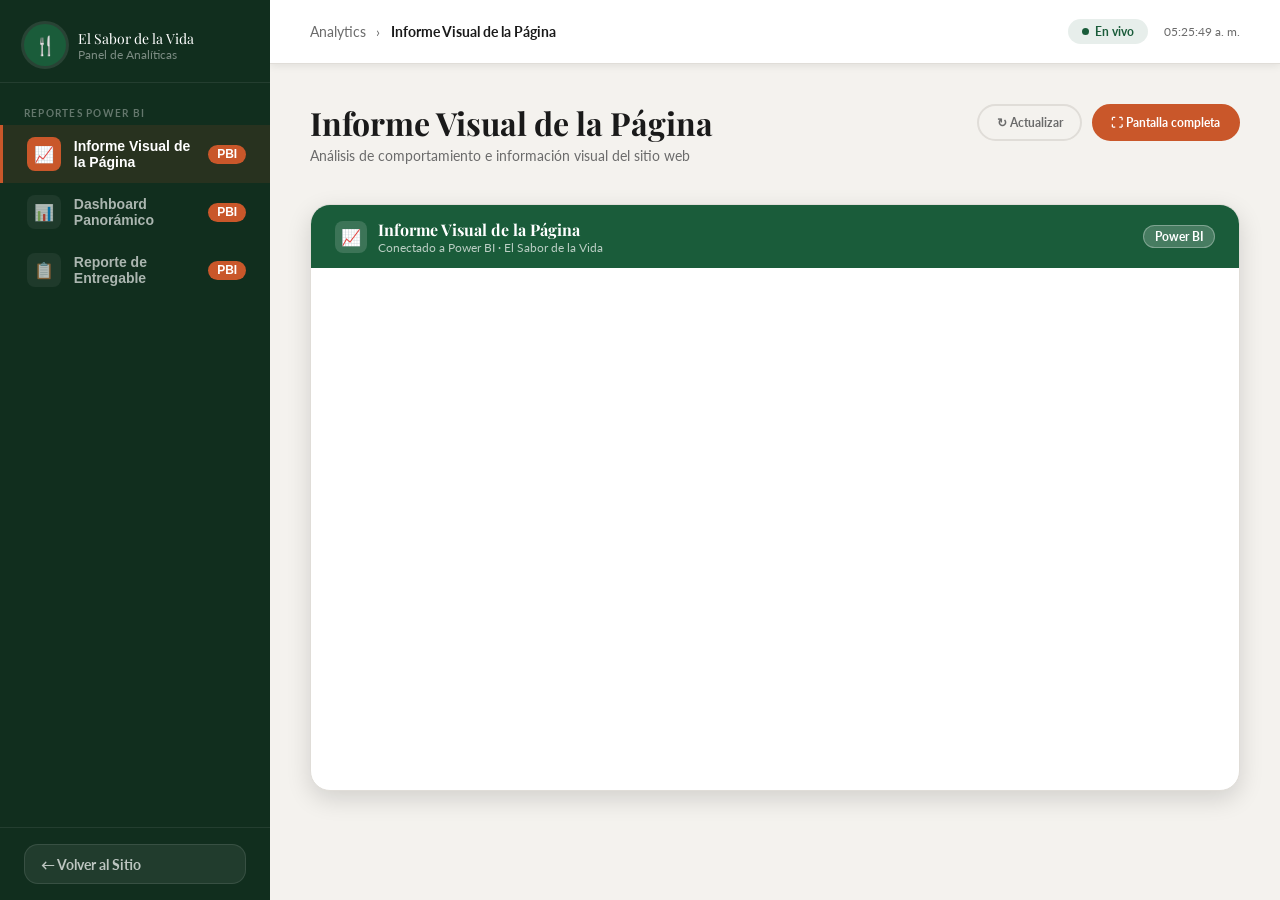
==== commit a9de2503: "Update analytics.html" ====
--- a/el_sabor_de_la_vida/analytics.html
+++ b/el_sabor_de_la_vida/analytics.html
@@ -498,7 +498,7 @@
           <iframe
             id="frame-informe"
             title="Informe Visual de la Página"
-            src="https://app.powerbi.com/view?r=eyJrIjoiMDgzZDdjMzgtZjY4OS00YjVhLWE1ODktOTQ5ZWU1YjJmMWQxIiwidCI6ImU0NzY0NmZlLWRhMjctNDUxOC04NDM2LTVmOGIxNThiYTEyNyIsImMiOjR9"
+            src="https://app.powerbi.com/view?r=eyJrIjoiOTVkMmIzNTAtYzUxZS00MjAzLTkxNzgtM2FjYWExOTY4ZjMwIiwidCI6ImU0NzY0NmZlLWRhMjctNDUxOC04NDM2LTVmOGIxNThiYTEyNyIsImMiOjR9"
             allowfullscreen="true"
             loading="lazy"
           ></iframe>
